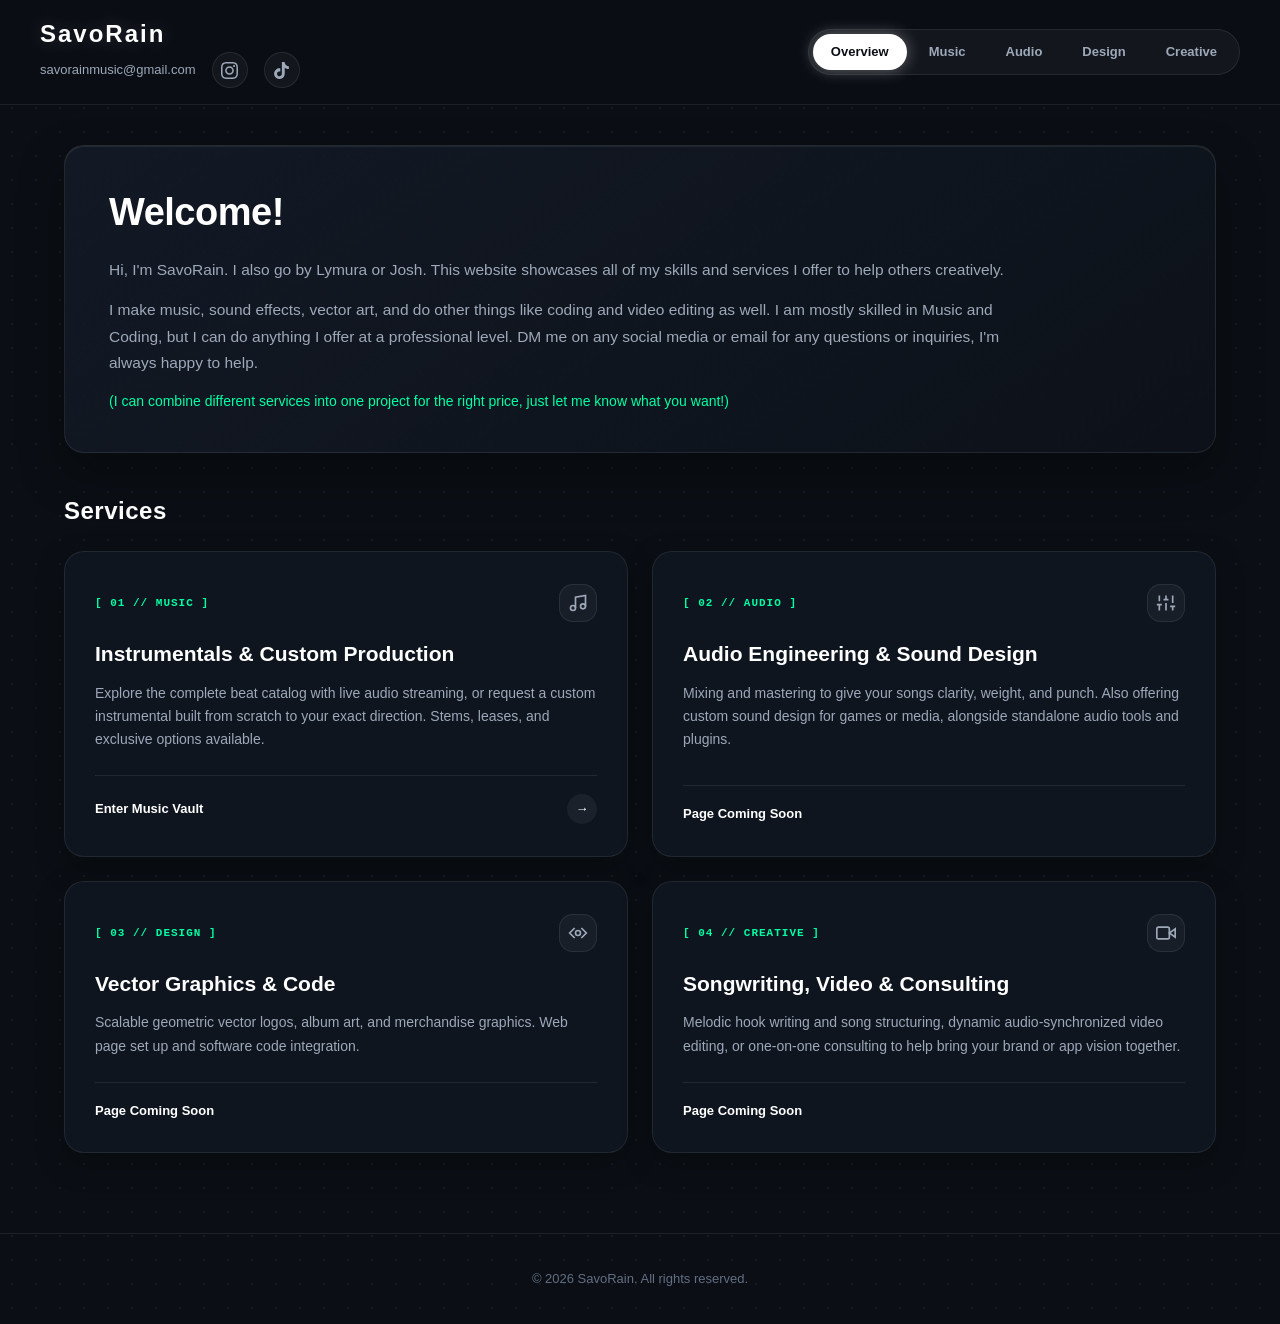
==== index.html @ 087f2ef9 "Update index.html" ====
<!DOCTYPE html>
<html lang="en">
<head>
    <meta charset="UTF-8">
    <meta name="viewport" content="width=device-width, initial-scale=1.0, viewport-fit=cover">
    <title>SavoRain | Official Hub & Creative Vault</title>
    <link rel="stylesheet" href="style.css">
</head>
<body oncontextmenu="return false;">

    <!-- TOP UNIVERSAL NAVIGATION -->
    <header class="header">
        <div class="header-top">
            <a href="index.html" class="logo">SavoRain</a>
            <div class="header-right">
                <a href="mailto:savorainmusic@gmail.com" class="nav-contact">savorainmusic@gmail.com</a>
                
                <!-- Instagram Link -->
                <a href="https://instagram.com/savorainmusic" target="_blank" rel="noopener noreferrer" class="social-link" title="Instagram">
                    <svg width="17" height="17" viewBox="0 0 24 24" fill="currentColor">
                        <path d="M12 2.163c3.204 0 3.584.012 4.85.07 3.252.148 4.771 1.691 4.919 4.919.058 1.265.069 1.645.069 4.849 0 3.205-.012 3.584-.069 4.849-.149 3.225-1.664 4.771-4.919 4.919-1.266.058-1.644.07-4.85.07-3.204 0-3.584-.012-4.849-.07-3.26-.149-4.771-1.699-4.919-4.92-.058-1.265-.07-1.644-.07-4.849 0-3.204.013-3.583.07-4.849.149-3.227 1.664-4.771 4.919-4.919 1.266-.057 1.645-.069 4.849-.069zm0-2.163c-3.259 0-3.667.014-4.947.072-4.358.2-6.78 2.618-6.98 6.98-.059 1.281-.073 1.689-.073 4.948 0 3.259.014 3.668.072 4.948.2 4.358 2.618 6.78 6.98 6.98 1.281.058 1.689.072 4.948.072 3.259 0 3.668-.014 4.948-.072 4.354-.2 6.782-2.618 6.979-6.98.059-1.28.073-1.689.073-4.948 0-3.259-.014-3.667-.072-4.947-.196-4.354-2.617-6.78-6.979-6.98-1.281-.059-1.69-.073-4.949-.073zm0 5.838c-3.403 0-6.162 2.759-6.162 6.162s2.759 6.163 6.162 6.163 6.162-2.759 6.162-6.163c0-3.403-2.759-6.162-6.162-6.162zm0 10.162c-2.209 0-4-1.79-4-4 0-2.209 1.791-4 4-4s4 1.791 4 4c0 2.21-1.791 4-4 4zm6.406-11.845c-.796 0-1.441.645-1.441 1.44s.645 1.44 1.441 1.44c.795 0 1.439-.645 1.439-1.44s-.644-1.44-1.439-1.44z"/>
                    </svg>
                </a>

                <!-- TikTok Link -->
                <a href="https://tiktok.com/@savorainmusic" target="_blank" rel="noopener noreferrer" class="social-link" title="TikTok">
                    <svg width="17" height="17" viewBox="0 0 24 24" fill="currentColor">
                        <path d="M12.525.02c1.31-.02 2.61-.01 3.91-.02.08 1.53.63 3.09 1.75 4.17 1.12 1.11 2.7 1.62 4.24 1.79v4.03c-1.44-.05-2.89-.35-4.2-.97-.57-.26-1.1-.59-1.62-.93-.01 2.92.01 5.84-.02 8.75-.08 1.4-.54 2.79-1.35 3.94-1.31 1.92-3.58 3.17-5.91 3.21-1.43.08-2.86-.31-4.08-1.03-2.02-1.19-3.44-3.37-3.65-5.71-.02-.5-.03-1-.01-1.49.18-1.9 1.12-3.72 2.58-4.96 1.66-1.44 3.98-2.13 6.15-1.72.02 1.48-.04 2.96-.04 4.44-.99-.32-2.15-.23-3.02.37-.63.41-1.11 1.04-1.36 1.75-.21.51-.24 1.07-.14 1.61.24 1.64 1.82 3.02 3.5 2.87 1.12-.01 2.19-.66 2.77-1.61.19-.33.4-.67.41-1.06.1-1.79.06-3.57.07-5.36.01-4.03-.01-8.05.02-12.07z"/>
                    </svg>
                </a>
            </div>
        </div>

        <!-- Universal Multi-Page Navigation Bar -->
        <nav class="nav-center">
            <a href="index.html" class="nav-item active">Overview</a>
            <a href="music.html" class="nav-item">Music</a>
            <a href="audio.html" class="nav-item">Audio</a>
            <a href="design.html" class="nav-item">Design</a>
            <a href="creative.html" class="nav-item">Creative</a>
        </nav>
    </header>

    <main class="main-wrapper">
        
        <!-- BIOGRAPHY & OVERVIEW HERO -->
        <section class="bio-hero-card">
            <h1 class="bio-title">Welcome!</h1>
            
            <div class="bio-content">
                <p>
                    Hi, I'm SavoRain. I also go by Lymura or Josh. This website showcases all of my skills and services I offer to help others creatively.
                </p>
                <p>
                    I make music, sound effects, vector art, and do other things like coding and video editing as well. I am mostly skilled in Music and Coding, but I can do anything I offer at a professional level. DM me on any social media or email for any questions or inquiries, I'm always happy to help.
                </p>
                <p class="bio-subnote">
                    (I can combine different services into one project for the right price, just let me know what you want!)
                </p>
            </div>
        </section>

        <!-- SERVICES PORTAL -->
        <section class="services-section">
            <div class="section-header">
                <h2 class="section-heading">Services</h2>
            </div>

            <div class="services-grid">
                
                <!-- CARD 1: MUSIC (ACTIVE) -->
                <a href="music.html" class="service-card">
                    <div class="service-top">
                        <div class="service-meta-row">
                            <span class="service-badge">[ 01 // MUSIC ]</span>
                            <div class="service-icon-wrap">
                                <svg width="20" height="20" viewBox="0 0 24 24" fill="none" stroke="currentColor" stroke-width="2">
                                    <path d="M9 18V5l12-2v13"></path>
                                    <circle cx="6" cy="18" r="3"></circle>
                                    <circle cx="18" cy="16" r="3"></circle>
                                </svg>
                            </div>
                        </div>
                        <h3 class="service-title">Instrumentals & Custom Production</h3>
                        <p class="service-desc">
                            Explore the complete beat catalog with live audio streaming, or request a custom instrumental built from scratch to your exact direction. Stems, leases, and exclusive options available.
                        </p>
                    </div>
                    <div class="service-footer">
                        <span class="service-action-hint">Enter Music Vault</span>
                        <span class="service-arrow">→</span>
                    </div>
                </a>

                <!-- CARD 2: AUDIO (DISABLED / COMING SOON) -->
                <div class="service-card disabled">
                    <div class="service-top">
                        <div class="service-meta-row">
                            <span class="service-badge">[ 02 // AUDIO ]</span>
                            <div class="service-icon-wrap">
                                <svg width="20" height="20" viewBox="0 0 24 24" fill="none" stroke="currentColor" stroke-width="2">
                                    <line x1="4" y1="21" x2="4" y2="14"></line>
                                    <line x1="4" y1="10" x2="4" y2="3"></line>
                                    <line x1="12" y1="21" x2="12" y2="12"></line>
                                    <line x1="12" y1="8" x2="12" y2="3"></line>
                                    <line x1="20" y1="21" x2="20" y2="16"></line>
                                    <line x1="20" y1="12" x2="20" y2="3"></line>
                                    <line x1="1" y1="14" x2="7" y2="14"></line>
                                    <line x1="9" y1="8" x2="15" y2="8"></line>
                                    <line x1="17" y1="16" x2="23" y2="16"></line>
                                </svg>
                            </div>
                        </div>
                        <h3 class="service-title">Audio Engineering & Sound Design</h3>
                        <p class="service-desc">
                            Mixing and mastering to give your songs clarity, weight, and punch. Also offering custom sound design for games or media, alongside standalone audio tools and plugins.
                        </p>
                    </div>
                    <div class="service-footer">
                        <span class="service-action-hint">Page Coming Soon</span>
                    </div>
                </div>

                <!-- CARD 3: DESIGN (DISABLED / COMING SOON) -->
                <div class="service-card disabled">
                    <div class="service-top">
                        <div class="service-meta-row">
                            <span class="service-badge">[ 03 // DESIGN ]</span>
                            <div class="service-icon-wrap">
                                <svg width="20" height="20" viewBox="0 0 24 24" fill="none" stroke="currentColor" stroke-width="2">
                                    <polyline points="16 18 22 12 16 6"></polyline>
                                    <polyline points="8 6 2 12 8 18"></polyline>
                                    <circle cx="12" cy="12" r="3"></circle>
                                </svg>
                            </div>
                        </div>
                        <h3 class="service-title">Vector Graphics & Code</h3>
                        <p class="service-desc">
                            Scalable geometric vector logos, album art, and merchandise graphics. Web page set up and software code integration.
                        </p>
                    </div>
                    <div class="service-footer">
                        <span class="service-action-hint">Page Coming Soon</span>
                    </div>
                </div>

                <!-- CARD 4: CREATIVE (DISABLED / COMING SOON) -->
                <div class="service-card disabled">
                    <div class="service-top">
                        <div class="service-meta-row">
                            <span class="service-badge">[ 04 // CREATIVE ]</span>
                            <div class="service-icon-wrap">
                                <svg width="20" height="20" viewBox="0 0 24 24" fill="none" stroke="currentColor" stroke-width="2">
                                    <polygon points="23 7 16 12 23 17 23 7"></polygon>
                                    <rect x="1" y="5" width="15" height="14" rx="2" ry="2"></rect>
                                </svg>
                            </div>
                        </div>
                        <h3 class="service-title">Songwriting, Video & Consulting</h3>
                        <p class="service-desc">
                            Melodic hook writing and song structuring, dynamic audio-synchronized video editing, or one-on-one consulting to help bring your brand or app vision together.
                        </p>
                    </div>
                    <div class="service-footer">
                        <span class="service-action-hint">Page Coming Soon</span>
                    </div>
                </div>

            </div>
        </section>

    </main>

    <!-- FOOTER -->
    <footer class="footer">
        <p>&copy; 2026 SavoRain. All rights reserved.</p>
    </footer>

    <!-- ANTI-THEFT & DEVTOOLS DETERRENT SCRIPT -->
    <script>
        document.addEventListener('keydown', (e) => {
            if (e.keyCode === 123 || 
               (e.ctrlKey && e.shiftKey && (e.keyCode === 73 || e.keyCode === 74)) || 
               (e.ctrlKey && e.keyCode === 85)) { 
                e.preventDefault();
            }
        });
    </script>
</body>
</html>
---- style.css ----
/* ==========================================================================
   SAVORAIN UNIVERSAL DESIGN SYSTEM
   Modern Charcoal Slate, Cyber Matrix Grid, & Spring Motion Tokens
   ========================================================================== */

:root {
    /* Color Palette: Deep Slate, Charcoal, Subtle Mints & White */
    --bg-base: #0b0f15;
    --bg-surface: #121822;
    --bg-card: rgba(18, 25, 36, 0.7);
    --bg-card-hover: rgba(24, 34, 49, 0.95);
    
    --border-subtle: rgba(255, 255, 255, 0.08);
    --border-glow: rgba(0, 255, 163, 0.35);

    /* Typography */
    --text-primary: #ffffff;
    --text-secondary: #9da8b9;
    --text-muted: #626e82;

    /* Accents */
    --accent-green: #00ffa3;
    --accent-green-dim: rgba(0, 255, 163, 0.08);
    --accent-green-glow: rgba(0, 255, 163, 0.2);

    /* Radii */
    --radius-sm: 8px;
    --radius-md: 14px;
    --radius-lg: 20px;
    --radius-pill: 50px;

    /* Motion Curves */
    --ease-spring: cubic-bezier(0.16, 1, 0.3, 1);
    --ease-smooth: all 0.35s var(--ease-spring);
    
    --font-stack: -apple-system, BlinkMacSystemFont, "Segoe UI", Roboto, "Helvetica Neue", sans-serif;
}

/* GLOBAL RESETS */
* {
    box-sizing: border-box;
    margin: 0;
    padding: 0;
    -webkit-user-select: none;
    user-select: none;
    -webkit-tap-highlight-color: transparent;
}

body {
    background-color: var(--bg-base);
    /* Subtle 24px cyber studio dot matrix pattern */
    background-image: radial-gradient(rgba(255, 255, 255, 0.05) 1px, transparent 1px);
    background-size: 24px 24px;
    color: var(--text-primary);
    font-family: var(--font-stack);
    min-height: 100vh;
    display: flex;
    flex-direction: column;
    overflow-x: hidden;
    line-height: 1.5;
}

/* ==========================================================================
   STICKY RESPONSIVE HEADER
   ========================================================================== */
.header {
    display: flex;
    justify-content: space-between;
    align-items: center;
    padding: 16px 40px;
    background: rgba(11, 15, 21, 0.88);
    backdrop-filter: blur(16px);
    -webkit-backdrop-filter: blur(16px);
    border-bottom: 1px solid var(--border-subtle);
    position: sticky;
    top: 0;
    z-index: 1000;
}

.logo {
    font-size: 24px;
    font-weight: 800;
    letter-spacing: 2px;
    color: var(--text-primary);
    text-decoration: none;
    text-shadow: 0 0 20px rgba(255, 255, 255, 0.2);
    transition: var(--ease-smooth);
}

.logo:hover {
    color: var(--accent-green);
    text-shadow: 0 0 20px var(--accent-green-glow);
}

/* Center Nav Pills */
.nav-center {
    display: flex;
    align-items: center;
    background: rgba(255, 255, 255, 0.04);
    border: 1px solid var(--border-subtle);
    border-radius: var(--radius-pill);
    padding: 4px;
    gap: 4px;
}

.nav-item {
    color: var(--text-secondary);
    text-decoration: none;
    font-size: 13px;
    font-weight: 600;
    padding: 8px 18px;
    border-radius: var(--radius-pill);
    transition: var(--ease-smooth);
}

.nav-item:hover {
    color: var(--text-primary);
    background: rgba(255, 255, 255, 0.06);
}

.nav-item.active {
    color: #0b0f15;
    background: var(--text-primary);
    box-shadow: 0 0 16px rgba(255, 255, 255, 0.35);
}

/* Right Social Chips */
.header-right {
    display: flex;
    align-items: center;
    gap: 16px;
}

.nav-contact {
    color: var(--text-secondary);
    text-decoration: none;
    font-size: 13px;
    font-weight: 500;
    transition: var(--ease-smooth);
}

.nav-contact:hover {
    color: var(--accent-green);
}

.social-link {
    display: inline-flex;
    align-items: center;
    justify-content: center;
    width: 36px;
    height: 36px;
    color: var(--text-secondary);
    text-decoration: none;
    background: rgba(255, 255, 255, 0.04);
    border: 1px solid var(--border-subtle);
    border-radius: 50%;
    transition: var(--ease-smooth);
}

.social-link:hover {
    color: var(--text-primary);
    background: rgba(255, 255, 255, 0.1);
    border-color: var(--border-glow);
    box-shadow: 0 0 15px var(--accent-green-glow);
    transform: translateY(-2px);
}

/* ==========================================================================
   PAGE LAYOUT WRAPPER
   ========================================================================== */
.main-wrapper {
    max-width: 1200px;
    width: 100%;
    margin: 0 auto;
    padding: 40px 24px 80px 24px;
    flex: 1;
}

/* ==========================================================================
   BIOGRAPHY SECTION (HERO)
   ========================================================================== */
.bio-hero-card {
    background: linear-gradient(145deg, rgba(20, 27, 39, 0.88) 0%, rgba(13, 18, 26, 0.95) 100%);
    border: 1px solid var(--border-subtle);
    border-radius: var(--radius-lg);
    padding: 38px 44px;
    margin-bottom: 40px;
    position: relative;
    box-shadow: 0 20px 45px rgba(0, 0, 0, 0.4), inset 0 1px 1px rgba(255, 255, 255, 0.08);
}

.bio-title {
    font-size: 38px;
    font-weight: 800;
    letter-spacing: -0.5px;
    margin-bottom: 16px;
    color: var(--text-primary);
}

.bio-content {
    font-size: 15.5px;
    color: var(--text-secondary);
    line-height: 1.7;
    max-width: 900px;
}

.bio-content p + p {
    margin-top: 14px;
}

.bio-subnote {
    font-size: 14px;
    color: var(--accent-green);
    font-weight: 500;
}

/* ==========================================================================
   SERVICES & PORTAL SECTION (2x2 BALANCED GRID)
   ========================================================================== */
.section-header {
    margin-bottom: 22px;
}

.section-heading {
    font-size: 24px;
    font-weight: 800;
    letter-spacing: 0.5px;
    color: var(--text-primary);
}

.services-grid {
    display: grid;
    grid-template-columns: repeat(2, 1fr);
    gap: 24px;
}

.service-card {
    background: var(--bg-card);
    border: 1px solid var(--border-subtle);
    border-radius: var(--radius-lg);
    padding: 32px 30px;
    display: flex;
    flex-direction: column;
    justify-content: space-between;
    text-decoration: none;
    color: inherit;
    position: relative;
    overflow: hidden;
    backdrop-filter: blur(12px);
    -webkit-backdrop-filter: blur(12px);
    transition: var(--ease-smooth);
    box-shadow: 0 10px 30px rgba(0, 0, 0, 0.3);
}

.service-card:hover {
    background: var(--bg-card-hover);
    border-color: var(--border-glow);
    transform: translateY(-4px);
    box-shadow: 0 16px 40px rgba(0, 0, 0, 0.5), 0 0 25px rgba(0, 255, 163, 0.12);
}

.service-top {
    margin-bottom: 24px;
}

.service-meta-row {
    display: flex;
    align-items: center;
    justify-content: space-between;
    margin-bottom: 16px;
}

.service-badge {
    font-family: ui-monospace, SFMono-Regular, Menlo, Monaco, Consolas, monospace;
    font-size: 11px;
    font-weight: 700;
    letter-spacing: 1px;
    color: var(--accent-green);
}

.service-icon-wrap {
    display: inline-flex;
    align-items: center;
    justify-content: center;
    width: 38px;
    height: 38px;
    background: rgba(255, 255, 255, 0.04);
    border: 1px solid var(--border-subtle);
    border-radius: var(--radius-md);
    color: var(--text-secondary);
    transition: var(--ease-smooth);
}

.service-card:hover .service-icon-wrap {
    color: var(--accent-green);
    border-color: rgba(0, 255, 163, 0.3);
    background: var(--accent-green-dim);
    box-shadow: 0 0 15px var(--accent-green-glow);
}

.service-title {
    font-size: 21px;
    font-weight: 700;
    color: var(--text-primary);
    margin-bottom: 12px;
}

.service-desc {
    font-size: 14px;
    color: var(--text-secondary);
    line-height: 1.65;
}

.service-footer {
    display: flex;
    align-items: center;
    justify-content: space-between;
    padding-top: 18px;
    border-top: 1px solid var(--border-subtle);
}

.service-action-hint {
    font-size: 13px;
    font-weight: 600;
    color: var(--text-primary);
    transition: var(--ease-smooth);
}

.service-card:hover .service-action-hint {
    color: var(--accent-green);
}

.service-arrow {
    display: inline-flex;
    align-items: center;
    justify-content: center;
    width: 30px;
    height: 30px;
    border-radius: 50%;
    background: rgba(255, 255, 255, 0.05);
    color: var(--text-primary);
    font-size: 13px;
    transition: var(--ease-smooth);
}

.service-card:hover .service-arrow {
    background: var(--accent-green);
    color: #0b0f15;
    transform: translateX(4px);
    box-shadow: 0 0 15px var(--accent-green-glow);
}

/* =============================================================
   FOOTER
   ============================================================= */
.footer {
    padding: 35px 24px;
    text-align: center;
    border-top: 1px solid var(--border-subtle);
    color: var(--text-muted);
    font-size: 13px;
}

/* =============================================================
   RESPONSIVE BREAKPOINTS
   ============================================================= */
@media (max-width: 900px) {
    .header {
        flex-direction: column;
        gap: 14px;
        align-items: stretch;
        padding: 16px 20px;
    }

    .header-top {
        display: flex;
        justify-content: space-between;
        align-items: center;
        width: 100%;
    }

    .nav-center {
        overflow-x: auto;
        white-space: nowrap;
        width: 100%;
        justify-content: flex-start;
        padding: 4px;
        scrollbar-width: none;
    }

    .nav-center::-webkit-scrollbar {
        display: none;
    }

    .nav-item {
        padding: 8px 14px;
        font-size: 12.5px;
    }

    .bio-hero-card {
        padding: 28px 22px;
    }

    .bio-title {
        font-size: 30px;
    }

    .services-grid {
        grid-template-columns: 1fr;
        gap: 16px;
    }
}

/* =============================================================
   GENRE SHORT SAMPLES PODS
   ============================================================= */
.genre-samples-section {
    margin-bottom: 40px;
}

.section-subheading {
    font-size: 14px;
    color: var(--text-muted);
    margin-top: 4px;
    letter-spacing: 0.3px;
}

.genre-capsules-grid {
    display: grid;
    grid-template-columns: repeat(auto-fit, minmax(170px, 1fr));
    gap: 14px;
    margin-top: 18px;
}

.genre-capsule {
    background: var(--bg-card);
    border: 1px solid var(--border-subtle);
    border-radius: var(--radius-pill);
    padding: 12px 20px;
    display: flex;
    align-items: center;
    justify-content: space-between;
    cursor: pointer;
    text-decoration: none;
    color: var(--text-primary);
    backdrop-filter: blur(12px);
    -webkit-backdrop-filter: blur(12px);
    transition: var(--ease-smooth);
    box-shadow: 0 4px 15px rgba(0, 0, 0, 0.25);
}

.genre-capsule:hover {
    background: var(--bg-card-hover);
    border-color: var(--border-glow);
    transform: translateY(-2px);
    box-shadow: 0 8px 25px rgba(0, 0, 0, 0.4), 0 0 20px var(--accent-green-glow);
}

.genre-capsule .capsule-genre {
    font-size: 13.5px;
    font-weight: 700;
    color: var(--text-primary);
    letter-spacing: 0.3px;
}

.genre-capsule .capsule-trigger {
    display: inline-flex;
    align-items: center;
    gap: 6px;
    font-size: 12px;
    font-weight: 600;
    color: var(--text-secondary);
}

.genre-capsule:hover .capsule-trigger {
    color: var(--accent-green);
}

.genre-capsule.playing {
    background: linear-gradient(135deg, #ff3366 0%, #aa1438 100%) !important;
    border-color: #ff3366 !important;
    color: #ffffff !important;
    box-shadow: 0 0 25px rgba(255, 51, 102, 0.45) !important;
}

.genre-capsule.playing .capsule-genre,
.genre-capsule.playing .capsule-trigger {
    color: #ffffff !important;
}

.genre-capsule.loading {
    background: rgba(255, 255, 255, 0.08);
    border-color: rgba(255, 255, 255, 0.2);
    cursor: wait;
}

/* =============================================================
   HERO BUTTONS ALIGNMENT
   ============================================================= */
.hero-section {
    display: flex;
    justify-content: center;
    align-items: center;
    gap: 16px;
    flex-wrap: wrap;
    margin-bottom: 40px;
}

/* =============================================================
   FILTERS CARD & TOGGLES
   ============================================================= */
.filter-controls-container {
    margin-bottom: 25px;
}

.filters-card {
    background: var(--bg-surface);
    border: 1px solid var(--border-subtle);
    border-radius: var(--radius-md);
    padding: 18px 24px;
    display: flex;
    flex-wrap: wrap;
    align-items: center;
    gap: 20px;
    box-shadow: 0 10px 30px rgba(0, 0, 0, 0.25);
}

.filter-group {
    display: flex;
    flex-direction: column;
    gap: 6px;
}

.filter-group label {
    font-size: 11px;
    text-transform: uppercase;
    letter-spacing: 1px;
    color: var(--text-muted);
}

.filter-group select {
    background: #18202c;
    color: var(--text-primary);
    border: 1px solid var(--border-subtle);
    border-radius: var(--radius-sm);
    padding: 8px 14px;
    font-size: 13px;
    outline: none;
    cursor: pointer;
    transition: var(--ease-smooth);
}

.filter-group select:focus {
    border-color: var(--border-glow);
}

.toggle-group {
    align-items: center;
}

.switch {
    position: relative;
    display: inline-block;
    width: 44px;
    height: 22px;
}

.switch input {
    opacity: 0;
    width: 0;
    height: 0;
}

.slider {
    position: absolute;
    cursor: pointer;
    top: 0; left: 0; right: 0; bottom: 0;
    background-color: #212c3d;
    transition: .3s;
    border-radius: 34px;
}

.slider:before {
    position: absolute;
    content: "";
    height: 16px;
    width: 16px;
    left: 3px;
    bottom: 3px;
    background-color: white;
    transition: .3s;
    border-radius: 50%;
}

input:checked + .slider {
    background-color: var(--accent-green);
}

input:checked + .slider:before {
    transform: translateX(22px);
    background-color: #0b0f15;
}

/* =============================================================
   CATALOG TABS & TABLE
   ============================================================= */
.catalog-section {
    background: var(--bg-surface);
    border: 1px solid var(--border-subtle);
    border-radius: var(--radius-lg);
    overflow: hidden;
    box-shadow: 0 12px 40px rgba(0, 0, 0, 0.35);
}

.tabs-nav {
    display: flex;
    background: rgba(14, 19, 28, 0.75);
    border-bottom: 1px solid var(--border-subtle);
    padding: 8px 16px 0 16px;
}

.tab-button {
    background: none;
    border: none;
    color: var(--text-secondary);
    font-size: 14px;
    font-weight: 600;
    padding: 14px 24px;
    cursor: pointer;
    border-bottom: 2px solid transparent;
    transition: var(--ease-smooth);
}

.tab-button:hover {
    color: var(--text-primary);
}

.tab-button.active {
    color: var(--text-primary);
    border-bottom: 2px solid var(--accent-green);
}

.tab-content {
    display: none;
}

.tab-content.active {
    display: block;
}

.table-responsive {
    width: 100%;
    overflow-x: auto;
}

.catalog-table {
    width: 100%;
    border-collapse: collapse;
    text-align: left;
}

.catalog-table th, .catalog-table td {
    padding: 14px 16px;
    border-bottom: 1px solid var(--border-subtle);
    font-size: 13px;
    white-space: nowrap;
}

.catalog-table th {
    background: rgba(18, 24, 34, 0.65);
    color: var(--text-muted);
    font-size: 11px;
    text-transform: uppercase;
    letter-spacing: 1px;
}

.title-cell {
    font-weight: 600;
    color: var(--text-primary);
}

.time-cell {
    font-family: ui-monospace, SFMono-Regular, Menlo, Monaco, Consolas, monospace;
    color: var(--text-secondary);
    font-size: 13px;
    letter-spacing: 0.5px;
}

.collection-cell {
    color: var(--text-secondary);
    font-size: 13px;
}

/* =============================================================
   BADGES, TAGS, & BUTTONS
   ============================================================= */
.tag {
    background: rgba(255, 255, 255, 0.05);
    padding: 4px 10px;
    border-radius: var(--radius-sm);
    font-size: 12px;
    border: 1px solid rgba(255, 255, 255, 0.04);
}

.badge {
    padding: 5px 12px;
    border-radius: var(--radius-pill);
    font-size: 12px;
    font-weight: 600;
}

.badge.available {
    background: rgba(0, 255, 163, 0.1);
    color: var(--accent-green);
    border: 1px solid rgba(0, 255, 163, 0.25);
}

.badge.sold {
    background: rgba(255, 51, 102, 0.1);
    color: var(--status-red);
    border: 1px solid rgba(255, 51, 102, 0.25);
}

.badge.sample {
    background: rgba(255, 255, 255, 0.08);
    color: #8e94a5;
    border: 1px solid rgba(255, 255, 255, 0.12);
}

.badge.special {
    background: linear-gradient(135deg, #ffd700 0%, #fff8c4 25%, #d4af37 50%, #ffffff 75%, #ffd700 100%);
    background-size: 300% 300%;
    color: #121002;
    font-weight: 700;
    box-shadow: 0 0 15px rgba(255, 215, 0, 0.45), inset 0 0 4px rgba(255, 255, 255, 0.8);
    border: 1px solid rgba(255, 255, 255, 0.6);
    animation: goldShimmer 4s ease infinite;
    text-shadow: 0 0 2px rgba(255, 255, 255, 0.6);
    display: inline-block;
}

@keyframes goldShimmer {
    0% { background-position: 0% 50%; }
    50% { background-position: 100% 50%; }
    100% { background-position: 0% 50%; }
}

.action-btn {
    border: none;
    border-radius: var(--radius-pill);
    padding: 8px 20px;
    font-size: 13px;
    font-weight: 600;
    cursor: pointer;
    transition: var(--ease-smooth);
}

.action-btn.inquire {
    background: #ffffff;
    color: #0c1017;
}

.action-btn.inquire:hover {
    box-shadow: 0 0 16px rgba(255, 255, 255, 0.4);
    transform: scale(1.03);
}

.action-btn.sold {
    background: rgba(255, 255, 255, 0.05);
    color: var(--text-muted);
    cursor: not-allowed;
}

.sold-text {
    font-size: 12px;
    color: var(--text-muted);
    font-style: italic;
}

/* STREAM BUTTON CONTROLLER STYLING */
.stream-btn {
    appearance: none;
    -webkit-appearance: none;
    background: rgba(255, 255, 255, 0.05);
    border: 1px solid rgba(255, 255, 255, 0.12);
    color: #ffffff;
    font-family: inherit;
    border-radius: var(--radius-pill);
    padding: 7px 18px;
    font-size: 13px;
    font-weight: 600;
    display: inline-flex;
    align-items: center;
    gap: 8px;
    cursor: pointer;
    outline: none;
    box-shadow: 0 0 10px rgba(0, 0, 0, 0.2);
    transition: var(--ease-smooth);
}

.stream-btn:hover {
    background: rgba(255, 255, 255, 0.14);
    border-color: rgba(255, 255, 255, 0.28);
    box-shadow: 0 0 16px rgba(255, 255, 255, 0.15);
    transform: translateY(-1px);
}

.stream-btn.playing {
    background: linear-gradient(135deg, #ff3366 0%, #aa1438 100%);
    border-color: #ff3366;
    color: #ffffff;
    box-shadow: 0 0 20px rgba(255, 51, 102, 0.45);
}

.stream-btn.loading {
    background: rgba(255, 255, 255, 0.08);
    border-color: rgba(255, 255, 255, 0.2);
    color: #9ea3b5;
    cursor: wait;
}

.stream-btn .icon {
    font-size: 11px;
    line-height: 1;
}

.stream-btn.loading .icon {
    display: inline-block;
    animation: spinIcon 1s linear infinite;
}

@keyframes spinIcon {
    from { transform: rotate(0deg); }
    to { transform: rotate(360deg); }
}

/* =============================================================
   MODAL DIALOGS
   ============================================================= */
.modal-overlay {
    position: fixed;
    top: 0; left: 0; right: 0; bottom: 0;
    background: rgba(6, 9, 14, 0.88);
    backdrop-filter: blur(16px);
    -webkit-backdrop-filter: blur(16px);
    display: none;
    align-items: center;
    justify-content: center;
    z-index: 2000;
    padding: 20px;
}

.modal-overlay.active {
    display: flex;
}

.modal-card {
    background: #141a24;
    border: 1px solid var(--border-glow);
    border-radius: var(--radius-lg);
    max-width: 800px;
    width: 100%;
    padding: 32px;
    box-shadow: 0 20px 60px rgba(0, 0, 0, 0.8), 0 0 40px var(--accent-green-glow);
}

.modal-card.compact {
    max-width: 520px;
}

.modal-header {
    display: flex;
    justify-content: space-between;
    align-items: flex-start;
    margin-bottom: 24px;
}

.modal-subtitle {
    color: var(--text-secondary);
    font-size: 14px;
    margin-top: 4px;
}

.modal-close-btn {
    background: none;
    border: none;
    color: var(--text-muted);
    font-size: 26px;
    cursor: pointer;
    line-height: 1;
}

.modal-close-btn:hover {
    color: #ffffff;
}

.modal-body-content p {
    color: var(--text-secondary);
    line-height: 1.6;
    font-size: 15px;
}

.inquiry-link {
    color: var(--accent-green);
    text-decoration: underline;
    font-weight: 600;
}

.reference-table {
    width: 100%;
    border-collapse: collapse;
    border: 1px solid var(--border-subtle);
}

.reference-table th, .reference-table td {
    border: 1px solid var(--border-subtle);
    padding: 16px 20px;
    font-size: 14px;
    text-align: left;
}

.reference-table th {
    background: rgba(255, 255, 255, 0.03);
    color: var(--text-primary);
}

.empty-state {
    padding: 80px 20px;
    text-align: center;
    color: var(--text-muted);
    font-size: 15px;
}

/* =============================================================
   HERO GLOW BUTTONS (PURCHASE GUIDE & CUSTOM INSTRUMENTALS)
   ============================================================= */
.glow-button {
    appearance: none;
    -webkit-appearance: none;
    font-family: inherit;
    background: linear-gradient(135deg, #1a2332 0%, #101622 100%);
    color: #ffffff;
    font-size: 15px;
    font-weight: 600;
    padding: 14px 32px;
    border: 1px solid var(--border-subtle);
    border-radius: var(--radius-pill);
    cursor: pointer;
    outline: none;
    display: inline-flex;
    align-items: center;
    justify-content: center;
    box-shadow: 0 10px 25px rgba(0, 0, 0, 0.35), inset 0 1px 1px rgba(255, 255, 255, 0.15);
    transition: var(--ease-smooth);
}

.glow-button:hover {
    transform: translateY(-2px);
    border-color: var(--border-glow);
    color: #ffffff;
    box-shadow: 0 12px 30px rgba(0, 0, 0, 0.5), 0 0 25px var(--accent-green-glow), inset 0 1px 2px rgba(255, 255, 255, 0.3);
}

.glow-button:active {
    transform: translateY(0);
}
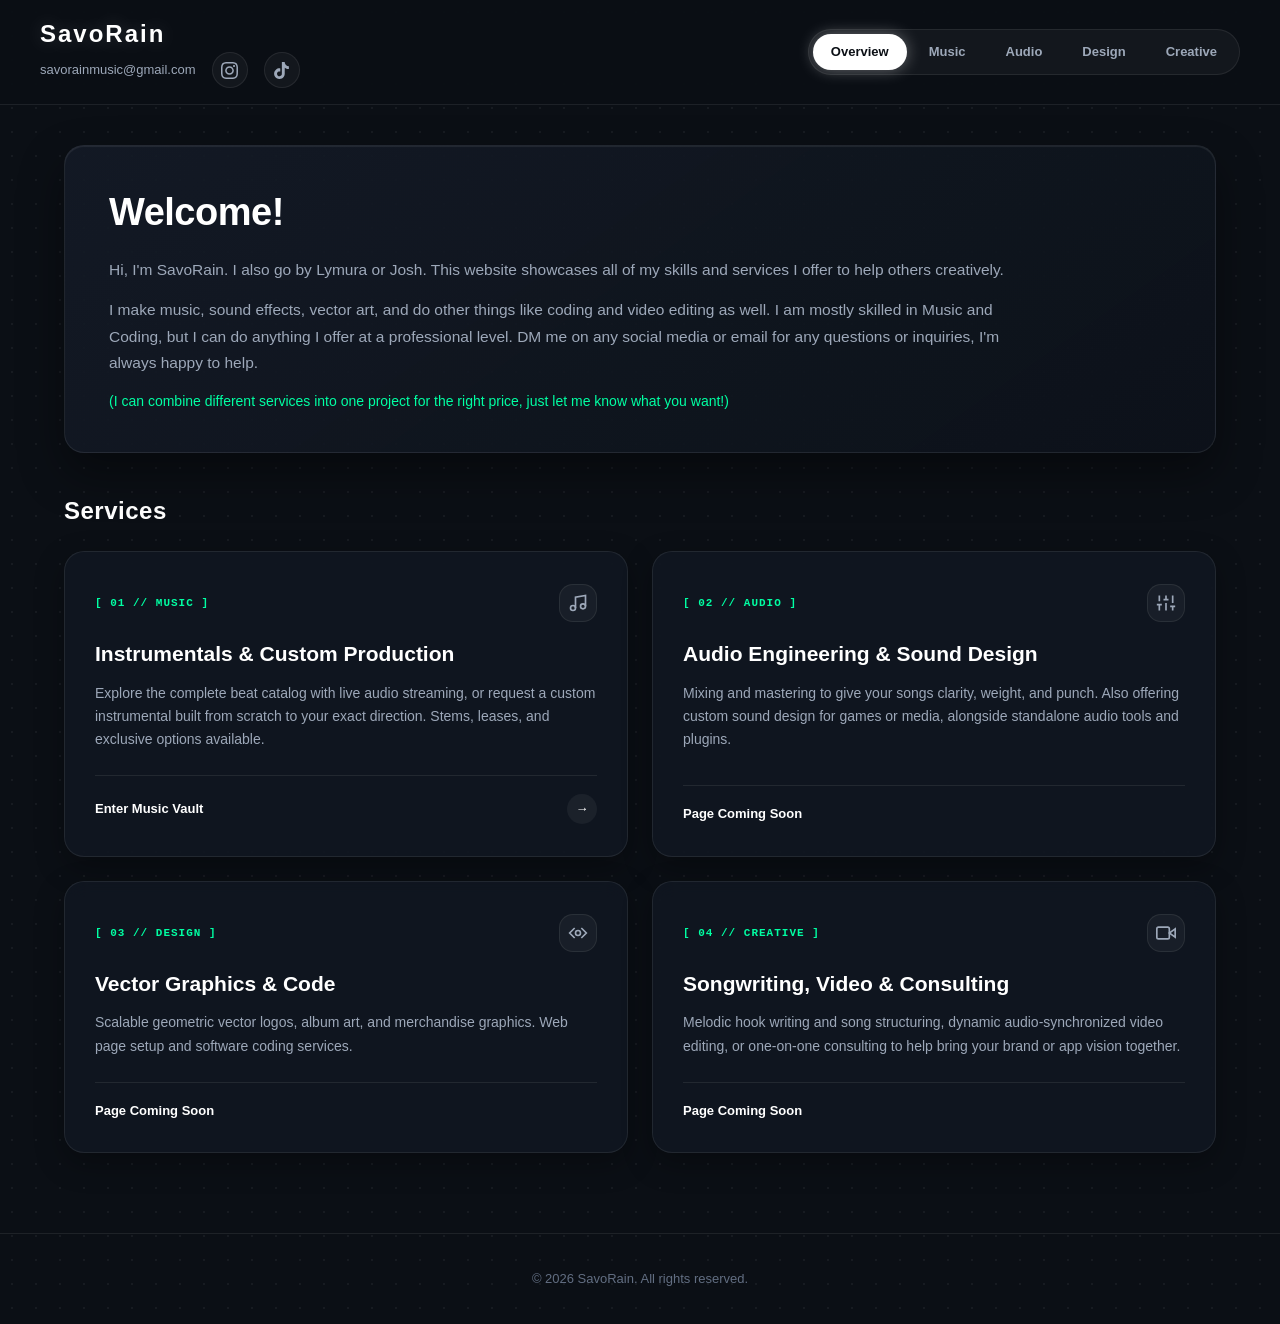
==== commit c3302a14: "Update index.html" ====
--- a/index.html
+++ b/index.html
@@ -4,7 +4,8 @@
     <meta charset="UTF-8">
     <meta name="viewport" content="width=device-width, initial-scale=1.0, viewport-fit=cover">
     <title>SavoRain | Official Hub & Creative Vault</title>
-    <link rel="stylesheet" href="style.css">
+    <!-- '?v=2' forces GitHub Pages and mobile browsers to bust cache and load the new CSS immediately -->
+    <link rel="stylesheet" href="style.css?v=2">
 </head>
 <body oncontextmenu="return false;">
 
@@ -35,9 +36,9 @@
         <nav class="nav-center">
             <a href="index.html" class="nav-item active">Overview</a>
             <a href="music.html" class="nav-item">Music</a>
-            <a href="audio.html" class="nav-item">Audio</a>
-            <a href="design.html" class="nav-item">Design</a>
-            <a href="creative.html" class="nav-item">Creative</a>
+            <span class="nav-item disabled" title="Coming Soon">Audio</span>
+            <span class="nav-item disabled" title="Coming Soon">Design</span>
+            <span class="nav-item disabled" title="Coming Soon">Creative</span>
         </nav>
     </header>
 
@@ -68,7 +69,7 @@
 
             <div class="services-grid">
                 
-                <!-- CARD 1: MUSIC (ACTIVE) -->
+                <!-- CARD 1: MUSIC (ACTIVE & ACCESSIBLE) -->
                 <a href="music.html" class="service-card">
                     <div class="service-top">
                         <div class="service-meta-row">
@@ -136,7 +137,7 @@
                         </div>
                         <h3 class="service-title">Vector Graphics & Code</h3>
                         <p class="service-desc">
-                            Scalable geometric vector logos, album art, and merchandise graphics. Web page set up and software code integration.
+                            Scalable geometric vector logos, album art, and merchandise graphics. Web page setup and software coding services.
                         </p>
                     </div>
                     <div class="service-footer">
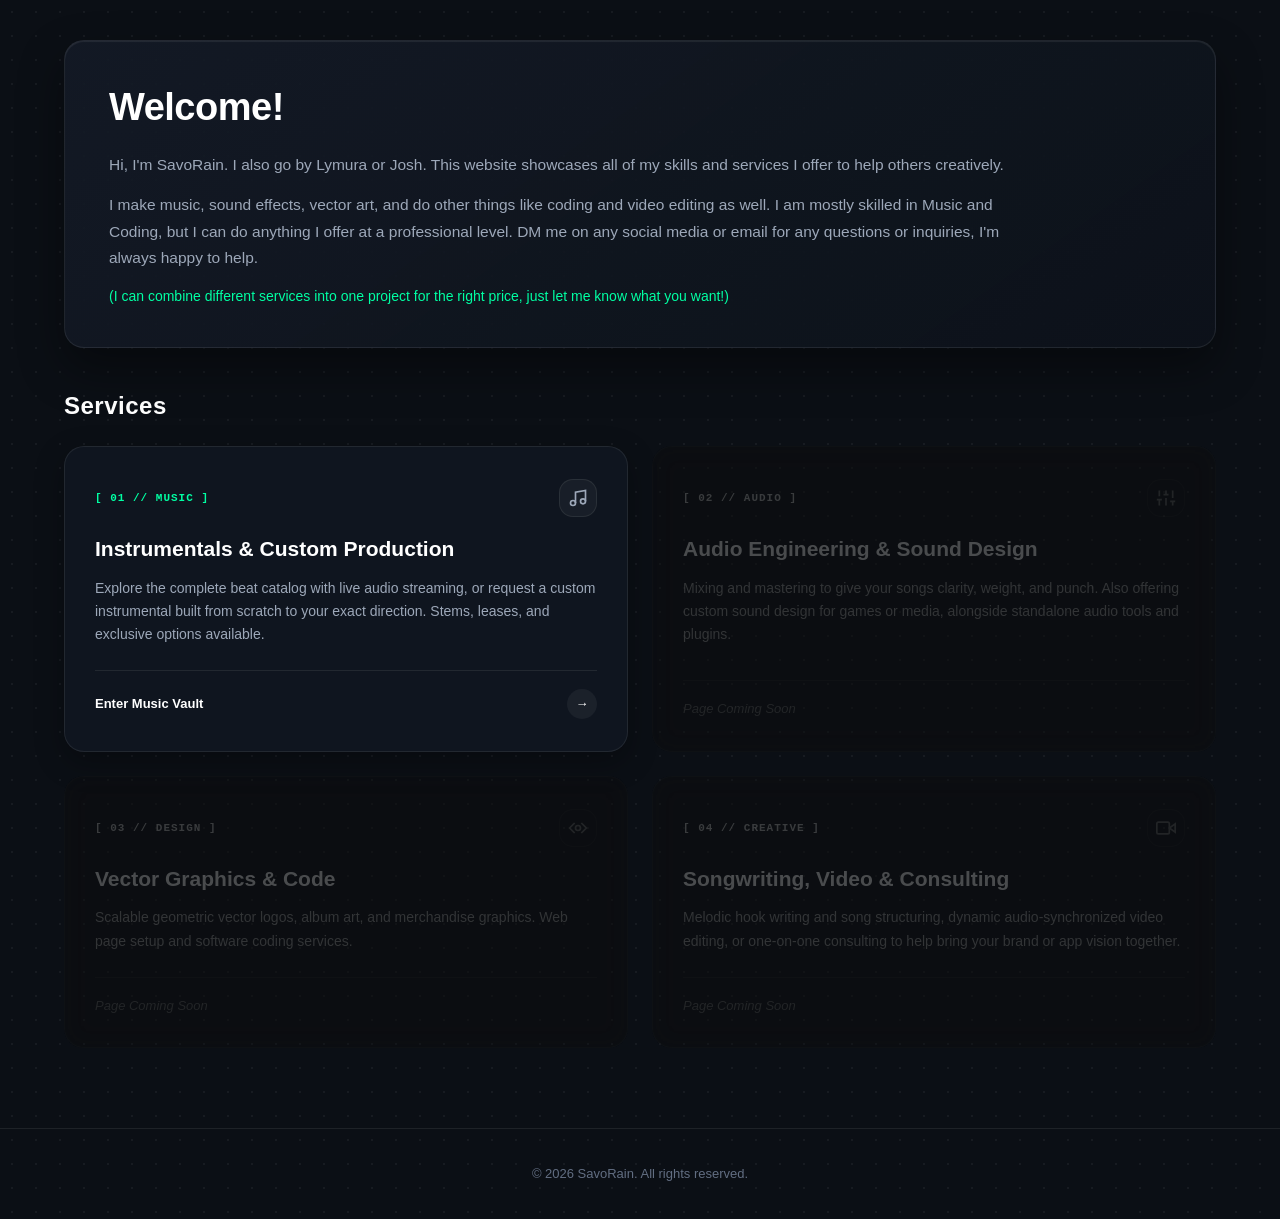
==== commit e81a2604: "Update index.html" ====
--- a/index.html
+++ b/index.html
@@ -10,37 +10,7 @@
 <body oncontextmenu="return false;">
 
     <!-- TOP UNIVERSAL NAVIGATION -->
-    <header class="header">
-        <div class="header-top">
-            <a href="index.html" class="logo">SavoRain</a>
-            <div class="header-right">
-                <a href="mailto:savorainmusic@gmail.com" class="nav-contact">savorainmusic@gmail.com</a>
-                
-                <!-- Instagram Link -->
-                <a href="https://instagram.com/savorainmusic" target="_blank" rel="noopener noreferrer" class="social-link" title="Instagram">
-                    <svg width="17" height="17" viewBox="0 0 24 24" fill="currentColor">
-                        <path d="M12 2.163c3.204 0 3.584.012 4.85.07 3.252.148 4.771 1.691 4.919 4.919.058 1.265.069 1.645.069 4.849 0 3.205-.012 3.584-.069 4.849-.149 3.225-1.664 4.771-4.919 4.919-1.266.058-1.644.07-4.85.07-3.204 0-3.584-.012-4.849-.07-3.26-.149-4.771-1.699-4.919-4.92-.058-1.265-.07-1.644-.07-4.849 0-3.204.013-3.583.07-4.849.149-3.227 1.664-4.771 4.919-4.919 1.266-.057 1.645-.069 4.849-.069zm0-2.163c-3.259 0-3.667.014-4.947.072-4.358.2-6.78 2.618-6.98 6.98-.059 1.281-.073 1.689-.073 4.948 0 3.259.014 3.668.072 4.948.2 4.358 2.618 6.78 6.98 6.98 1.281.058 1.689.072 4.948.072 3.259 0 3.668-.014 4.948-.072 4.354-.2 6.782-2.618 6.979-6.98.059-1.28.073-1.689.073-4.948 0-3.259-.014-3.667-.072-4.947-.196-4.354-2.617-6.78-6.979-6.98-1.281-.059-1.69-.073-4.949-.073zm0 5.838c-3.403 0-6.162 2.759-6.162 6.162s2.759 6.163 6.162 6.163 6.162-2.759 6.162-6.163c0-3.403-2.759-6.162-6.162-6.162zm0 10.162c-2.209 0-4-1.79-4-4 0-2.209 1.791-4 4-4s4 1.791 4 4c0 2.21-1.791 4-4 4zm6.406-11.845c-.796 0-1.441.645-1.441 1.44s.645 1.44 1.441 1.44c.795 0 1.439-.645 1.439-1.44s-.644-1.44-1.439-1.44z"/>
-                    </svg>
-                </a>
-
-                <!-- TikTok Link -->
-                <a href="https://tiktok.com/@savorainmusic" target="_blank" rel="noopener noreferrer" class="social-link" title="TikTok">
-                    <svg width="17" height="17" viewBox="0 0 24 24" fill="currentColor">
-                        <path d="M12.525.02c1.31-.02 2.61-.01 3.91-.02.08 1.53.63 3.09 1.75 4.17 1.12 1.11 2.7 1.62 4.24 1.79v4.03c-1.44-.05-2.89-.35-4.2-.97-.57-.26-1.1-.59-1.62-.93-.01 2.92.01 5.84-.02 8.75-.08 1.4-.54 2.79-1.35 3.94-1.31 1.92-3.58 3.17-5.91 3.21-1.43.08-2.86-.31-4.08-1.03-2.02-1.19-3.44-3.37-3.65-5.71-.02-.5-.03-1-.01-1.49.18-1.9 1.12-3.72 2.58-4.96 1.66-1.44 3.98-2.13 6.15-1.72.02 1.48-.04 2.96-.04 4.44-.99-.32-2.15-.23-3.02.37-.63.41-1.11 1.04-1.36 1.75-.21.51-.24 1.07-.14 1.61.24 1.64 1.82 3.02 3.5 2.87 1.12-.01 2.19-.66 2.77-1.61.19-.33.4-.67.41-1.06.1-1.79.06-3.57.07-5.36.01-4.03-.01-8.05.02-12.07z"/>
-                    </svg>
-                </a>
-            </div>
-        </div>
-
-        <!-- Universal Multi-Page Navigation Bar -->
-        <nav class="nav-center">
-            <a href="index.html" class="nav-item active">Overview</a>
-            <a href="music.html" class="nav-item">Music</a>
-            <span class="nav-item disabled" title="Coming Soon">Audio</span>
-            <span class="nav-item disabled" title="Coming Soon">Design</span>
-            <span class="nav-item disabled" title="Coming Soon">Creative</span>
-        </nav>
-    </header>
+    <site-header active="overview"></site-header>
 
     <main class="main-wrapper">
         
--- a/style.css
+++ b/style.css
@@ -964,3 +964,47 @@
 .glow-button:active {
     transform: translateY(0);
 }
+
+/* =============================================================
+   DISABLED NAV ITEMS & SERVICE CARDS (COMING SOON)
+   ============================================================= */
+
+/* Header Nav Pills Disabled */
+.nav-item.disabled {
+    opacity: 0.35;
+    color: var(--text-muted);
+    cursor: not-allowed;
+    pointer-events: none;
+    user-select: none;
+    border: 1px solid transparent;
+}
+
+/* Service Cards Disabled */
+.service-card.disabled {
+    opacity: 0.38 !important;
+    filter: grayscale(1) brightness(0.7) !important;
+    cursor: not-allowed !important;
+    pointer-events: none !important;
+    user-select: none !important;
+    border-color: rgba(255, 255, 255, 0.05) !important;
+    box-shadow: none !important;
+    background: rgba(18, 25, 36, 0.45) !important;
+}
+
+.service-card.disabled:hover {
+    transform: none !important;
+    box-shadow: none !important;
+    border-color: rgba(255, 255, 255, 0.05) !important;
+}
+
+.service-card.disabled .service-action-hint {
+    color: var(--text-muted) !important;
+    font-style: italic;
+    font-weight: 500;
+}
+
+.service-card.disabled .service-icon-wrap {
+    background: rgba(255, 255, 255, 0.02) !important;
+    border-color: rgba(255, 255, 255, 0.04) !important;
+    color: var(--text-muted) !important;
+}
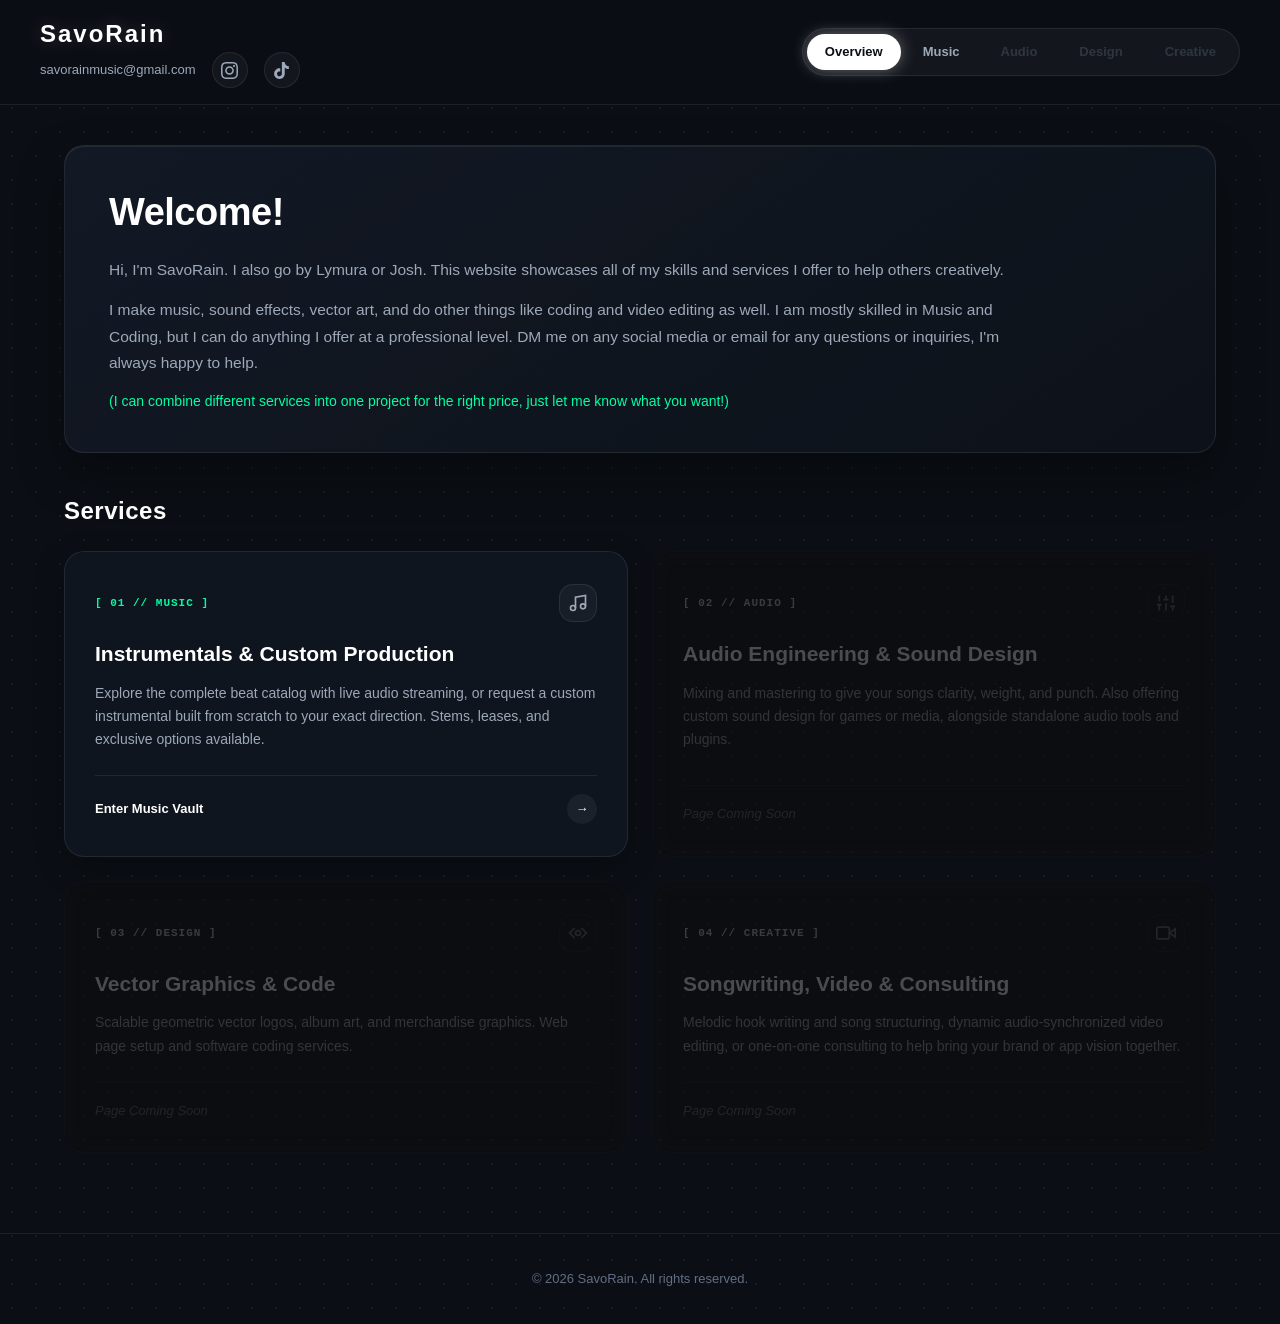
==== commit 4ecd8b49: "Update index.html" ====
--- a/index.html
+++ b/index.html
@@ -6,6 +6,7 @@
     <title>SavoRain | Official Hub & Creative Vault</title>
     <!-- '?v=2' forces GitHub Pages and mobile browsers to bust cache and load the new CSS immediately -->
     <link rel="stylesheet" href="style.css?v=2">
+    <script src="header.js"></script>
 </head>
 <body oncontextmenu="return false;">
 
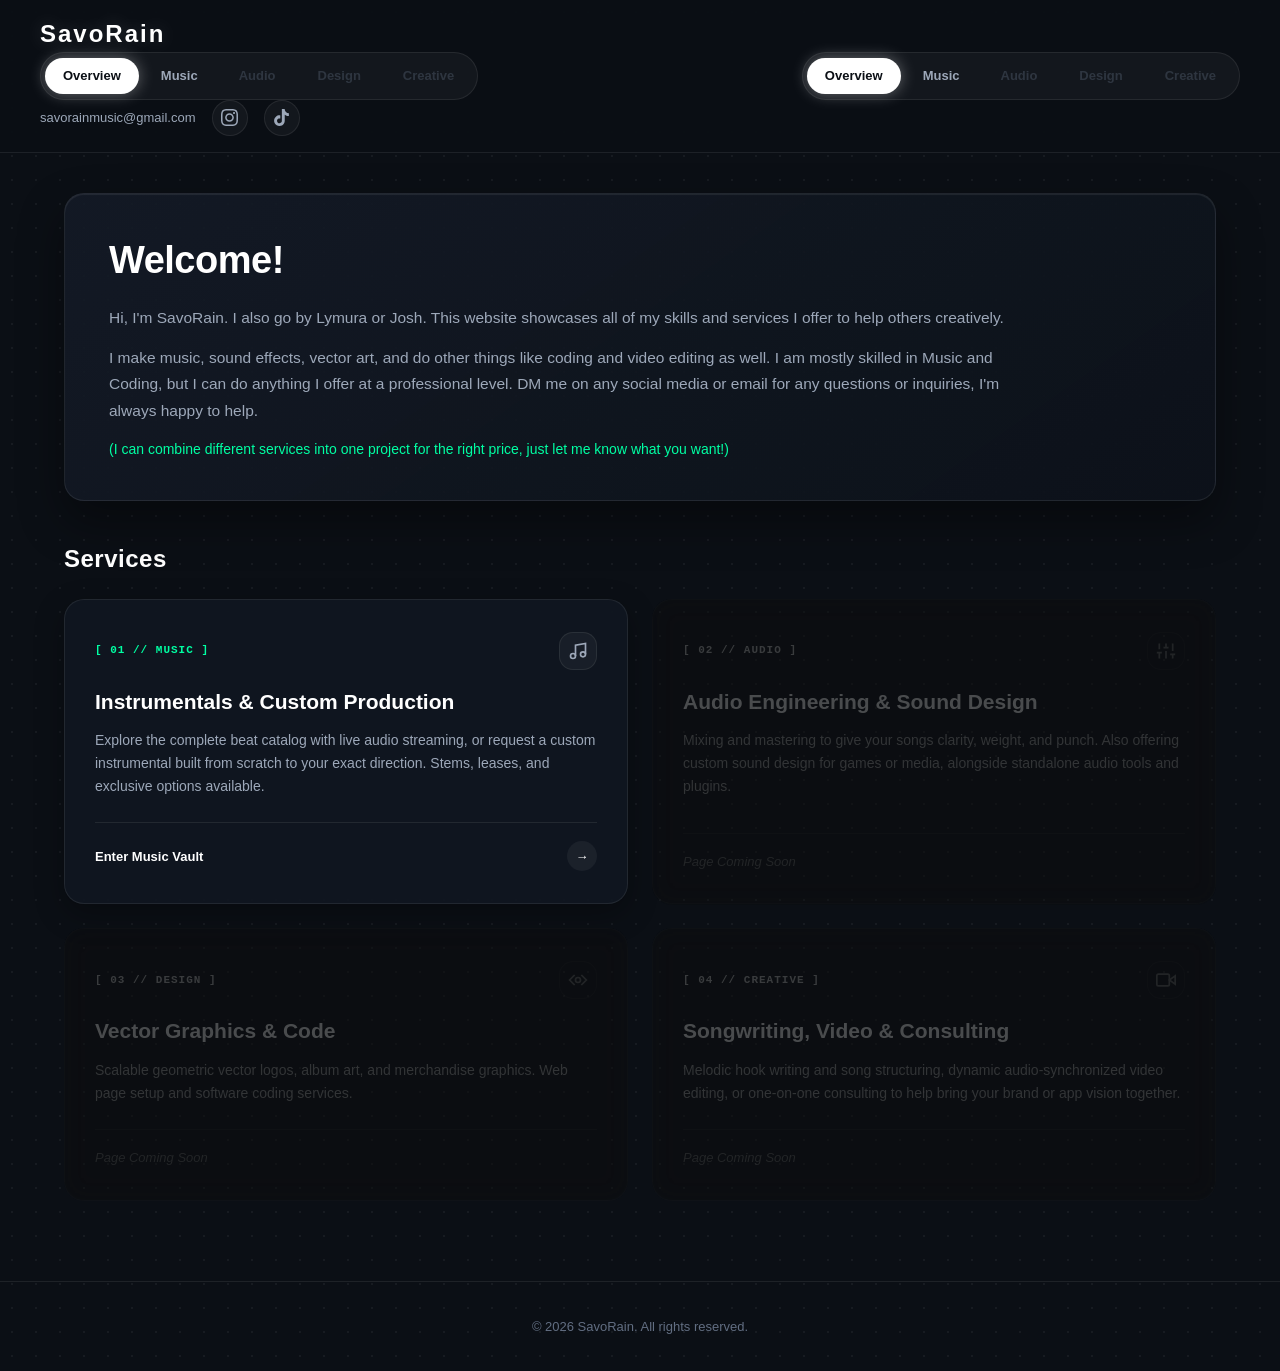
==== commit 1acd126d: "Update index.html" ====
--- a/index.html
+++ b/index.html
@@ -41,7 +41,7 @@
             <div class="services-grid">
                 
                 <!-- CARD 1: MUSIC (ACTIVE & ACCESSIBLE) -->
-                <a href="music.html" class="service-card">
+                <a href="music" class="service-card">
                     <div class="service-top">
                         <div class="service-meta-row">
                             <span class="service-badge">[ 01 // MUSIC ]</span>
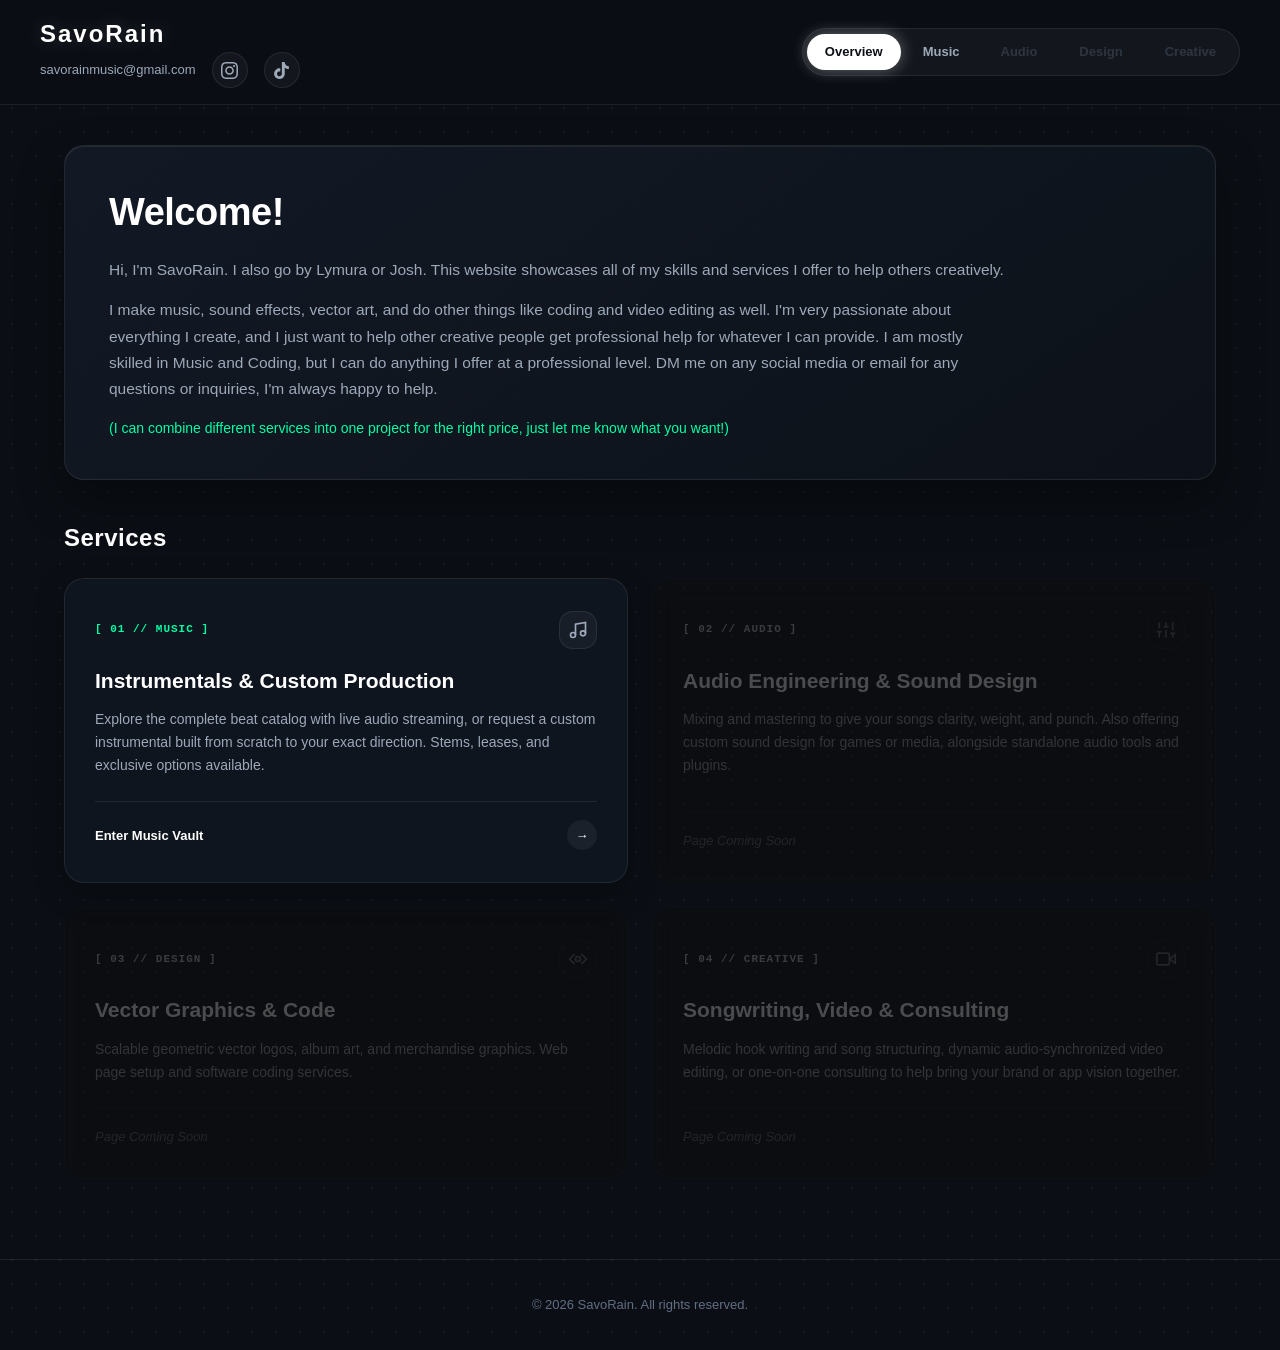
==== commit c50331c9: "Update index.html" ====
--- a/index.html
+++ b/index.html
@@ -24,7 +24,7 @@
                     Hi, I'm SavoRain. I also go by Lymura or Josh. This website showcases all of my skills and services I offer to help others creatively.
                 </p>
                 <p>
-                    I make music, sound effects, vector art, and do other things like coding and video editing as well. I am mostly skilled in Music and Coding, but I can do anything I offer at a professional level. DM me on any social media or email for any questions or inquiries, I'm always happy to help.
+                    I make music, sound effects, vector art, and do other things like coding and video editing as well. I'm very passionate about everything I create, and I just want to help other creative people get professional help for whatever I can provide. I am mostly skilled in Music and Coding, but I can do anything I offer at a professional level. DM me on any social media or email for any questions or inquiries, I'm always happy to help.
                 </p>
                 <p class="bio-subnote">
                     (I can combine different services into one project for the right price, just let me know what you want!)
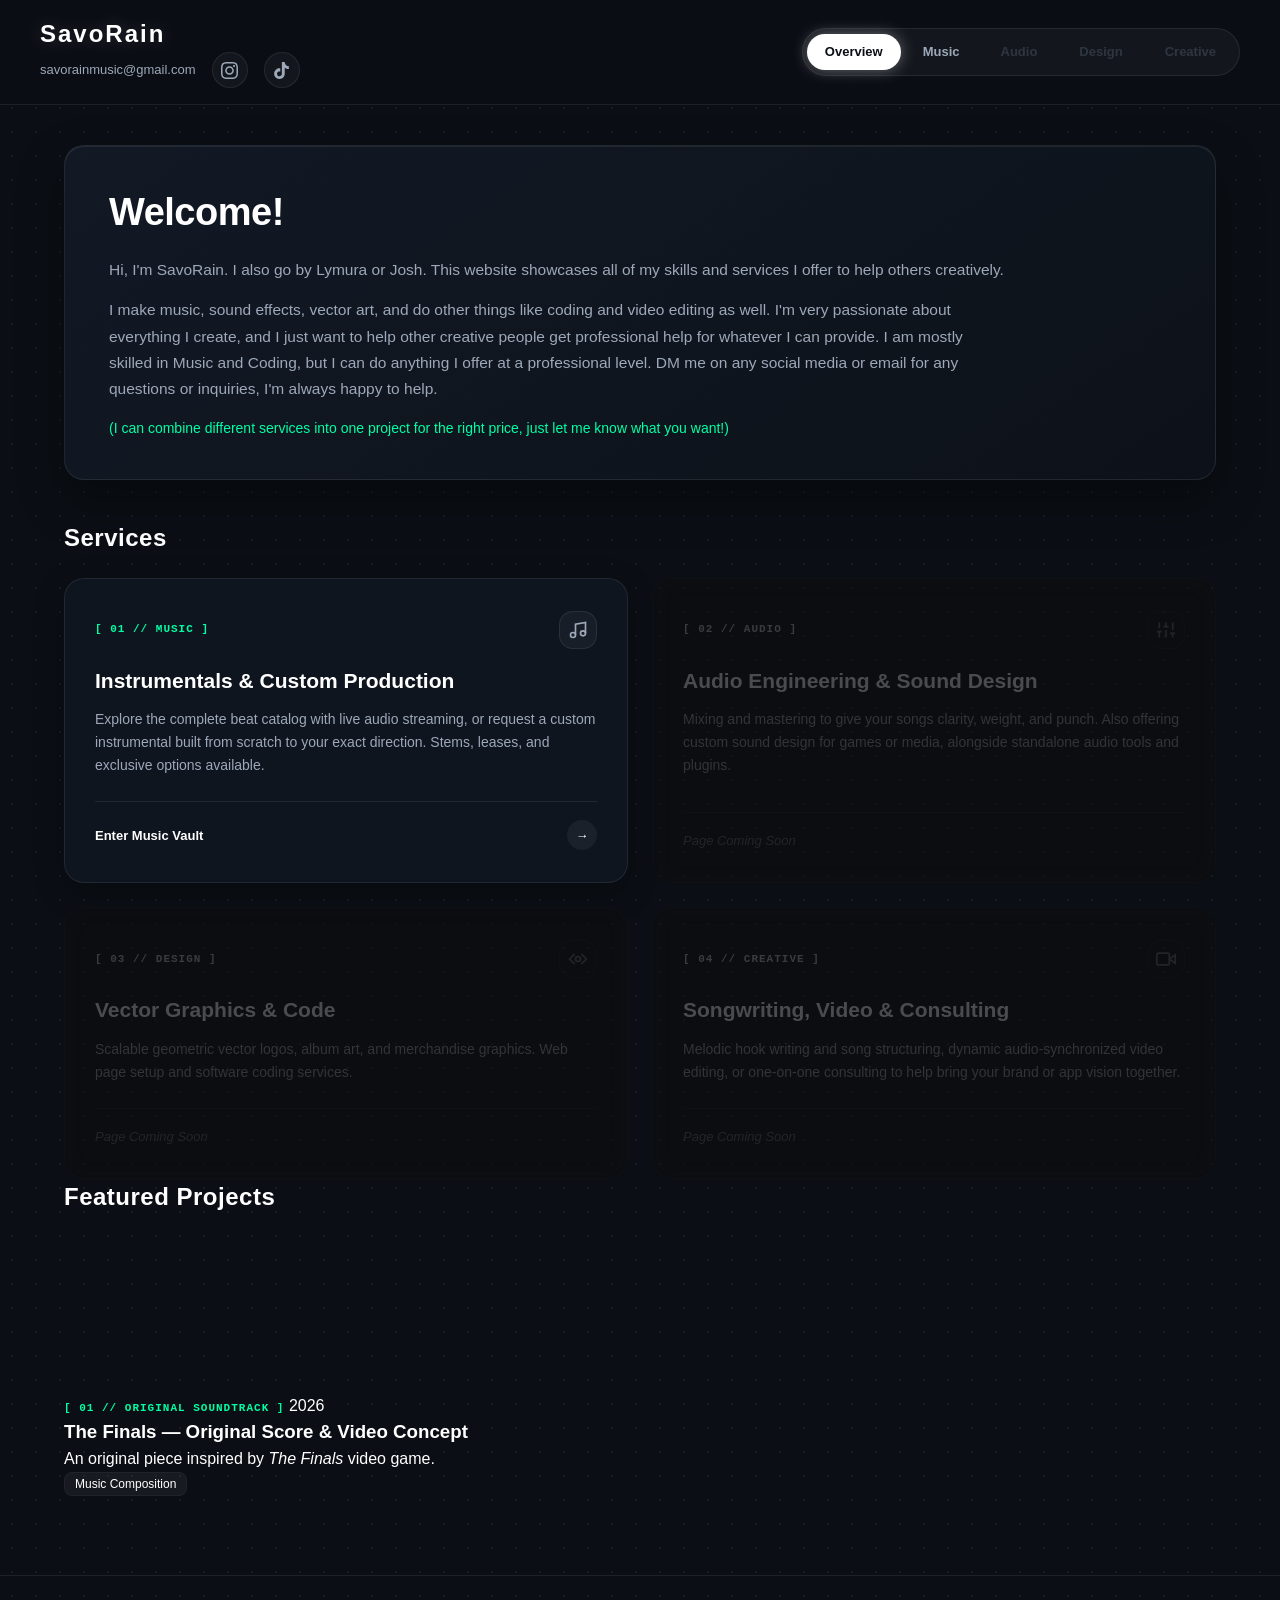
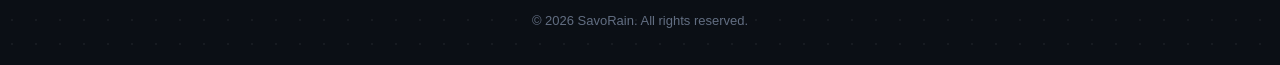
==== commit 772427e7: "Update index.html" ====
--- a/index.html
+++ b/index.html
@@ -140,6 +140,44 @@
 
             </div>
         </section>
+        
+        <!-- FEATURED PROJECTS / SHOWCASE -->
+        <section class="projects-section">
+            <div class="section-header">
+                <h2 class="section-heading">Featured Projects</h2>
+            </div>
+        
+            <div class="project-card">
+                <!-- 16:9 RESPONSIVE VIDEO WRAPPER -->
+                <div class="video-container">
+                    <!-- 
+                        'rel=0' prevents showing unrelated videos when paused/finished.
+                    -->
+                    <iframe 
+                        src="https://www.youtube-nocookie.com/embed/eSNT4Q3ZcYY?rel=0&modestbranding=1" 
+                        title="The Finals Inspired Soundtrack Showcase" 
+                        frameborder="0" 
+                        allow="accelerometer; autoplay; clipboard-write; encrypted-media; gyroscope; picture-in-picture; web-share" 
+                        allowfullscreen>
+                    </iframe>
+                </div>
+        
+                <!-- PROJECT CAPTION / METADATA -->
+                <div class="project-details">
+                    <div class="project-meta-row">
+                        <span class="service-badge">[ 01 // ORIGINAL SOUNDTRACK ]</span>
+                        <span class="project-date">2026</span>
+                    </div>
+                    <h3 class="project-title">The Finals — Original Score & Video Concept</h3>
+                    <p class="project-desc">
+                        An original piece inspired by <em>The Finals</em> video game.
+                    </p>
+                    <div class="project-tags">
+                        <span class="tag">Music Composition</span>
+                    </div>
+                </div>
+            </div>
+        </section>
 
     </main>
 
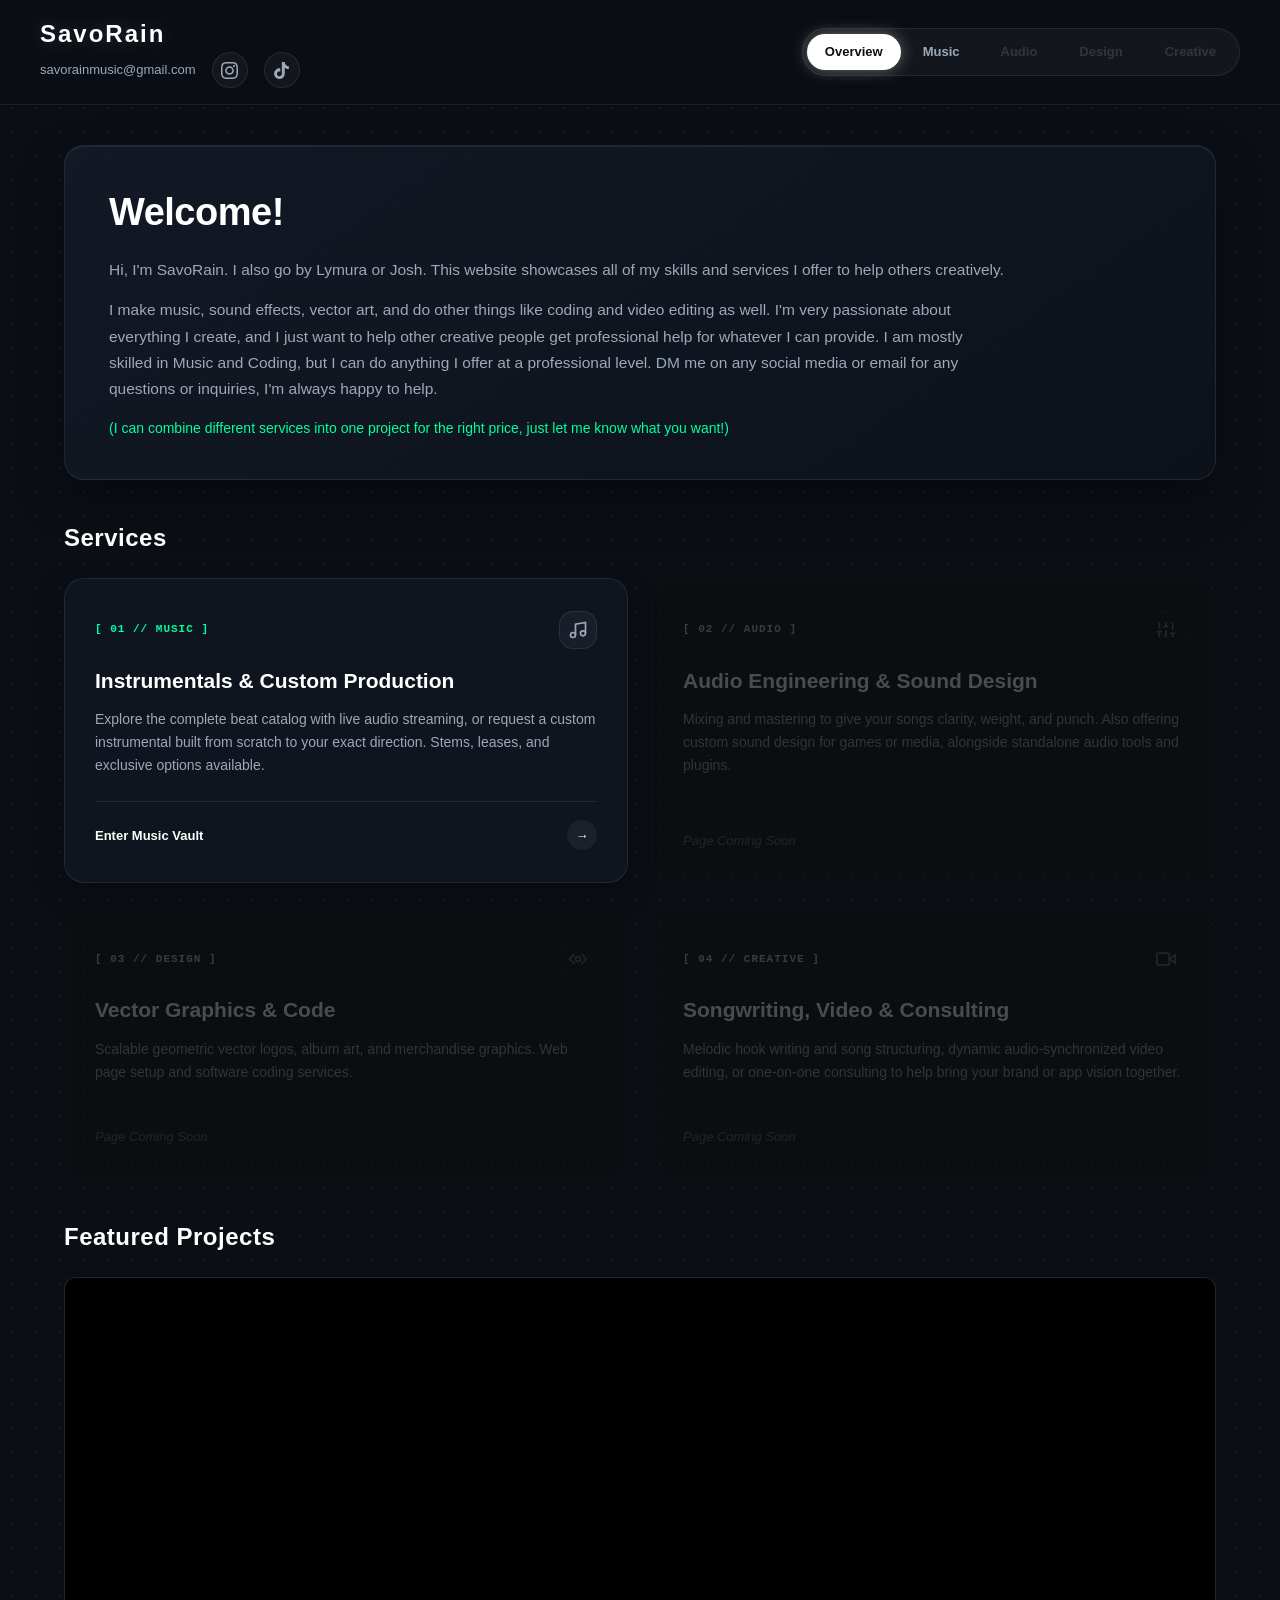
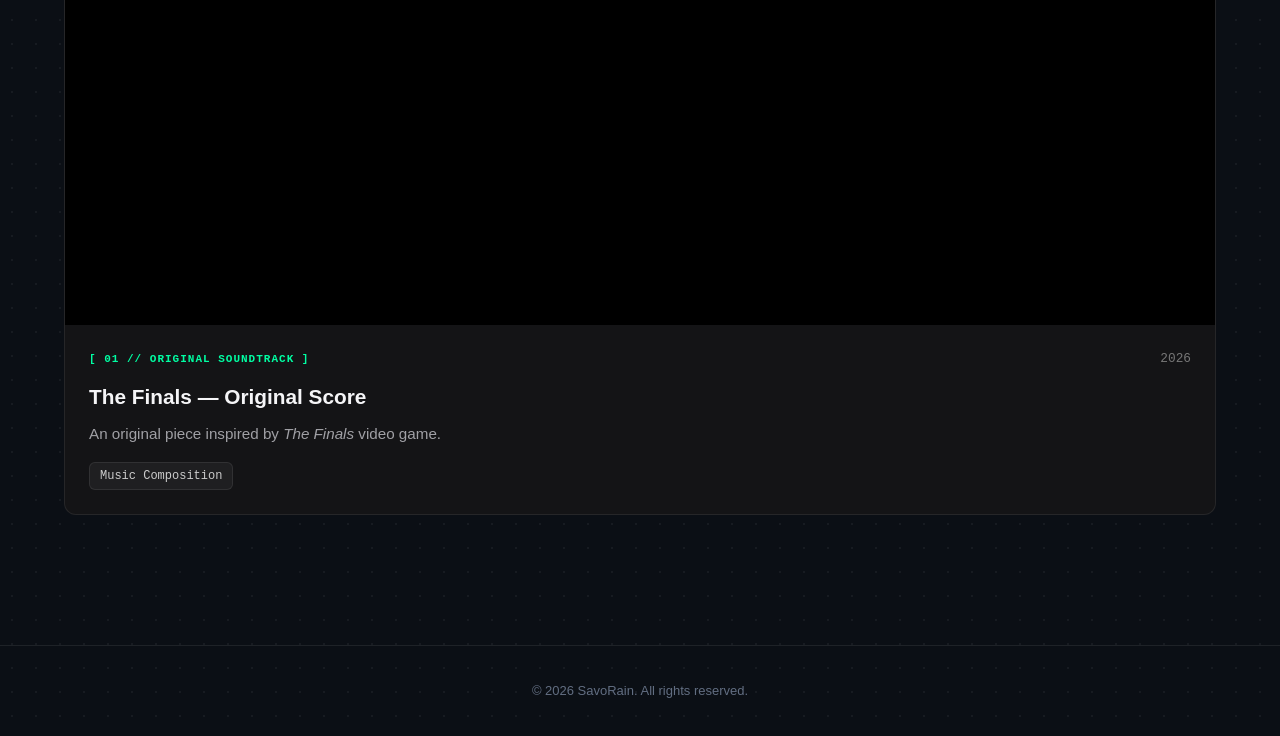
==== commit 735678f5: "Update index.html" ====
--- a/index.html
+++ b/index.html
@@ -168,7 +168,7 @@
                         <span class="service-badge">[ 01 // ORIGINAL SOUNDTRACK ]</span>
                         <span class="project-date">2026</span>
                     </div>
-                    <h3 class="project-title">The Finals — Original Score & Video Concept</h3>
+                    <h3 class="project-title">The Finals — Original Score</h3>
                     <p class="project-desc">
                         An original piece inspired by <em>The Finals</em> video game.
                     </p>
--- a/style.css
+++ b/style.css
@@ -1008,3 +1008,92 @@
     border-color: rgba(255, 255, 255, 0.04) !important;
     color: var(--text-muted) !important;
 }
+
+/* ============================================================
+   PROJECTS SHOWCASE SECTION
+   ============================================================ */
+
+.projects-section {
+    margin-top: 40px;
+    margin-bottom: 50px;
+}
+
+.project-card {
+    background: #141416; /* Matches your dark card background */
+    border: 1px solid rgba(255, 255, 255, 0.08);
+    border-radius: 12px;
+    overflow: hidden;
+    display: flex;
+    flex-direction: column;
+    transition: border-color 0.25s ease;
+}
+
+.project-card:hover {
+    border-color: rgba(255, 255, 255, 0.18);
+}
+
+/* Responsive 16:9 Aspect Ratio */
+.video-container {
+    position: relative;
+    width: 100%;
+    aspect-ratio: 16 / 9;
+    background: #000;
+}
+
+.video-container iframe {
+    position: absolute;
+    top: 0;
+    left: 0;
+    width: 100%;
+    height: 100%;
+    border: 0;
+}
+
+/* Caption / Details */
+.project-details {
+    padding: 24px;
+}
+
+.project-meta-row {
+    display: flex;
+    justify-content: space-between;
+    align-items: center;
+    margin-bottom: 12px;
+}
+
+.project-date {
+    font-size: 0.8rem;
+    color: #777;
+    font-family: monospace;
+}
+
+.project-title {
+    font-size: 1.3rem;
+    font-weight: 600;
+    color: #f5f5f7;
+    margin: 0 0 10px 0;
+}
+
+.project-desc {
+    font-size: 0.95rem;
+    line-height: 1.6;
+    color: #a0a0a5;
+    margin-bottom: 16px;
+}
+
+/* Tag Pills */
+.project-tags {
+    display: flex;
+    flex-wrap: wrap;
+    gap: 8px;
+}
+
+.tag {
+    font-size: 0.75rem;
+    padding: 4px 10px;
+    background: rgba(255, 255, 255, 0.05);
+    border: 1px solid rgba(255, 255, 255, 0.08);
+    border-radius: 6px;
+    color: #ccc;
+    font-family: monospace;
+}
